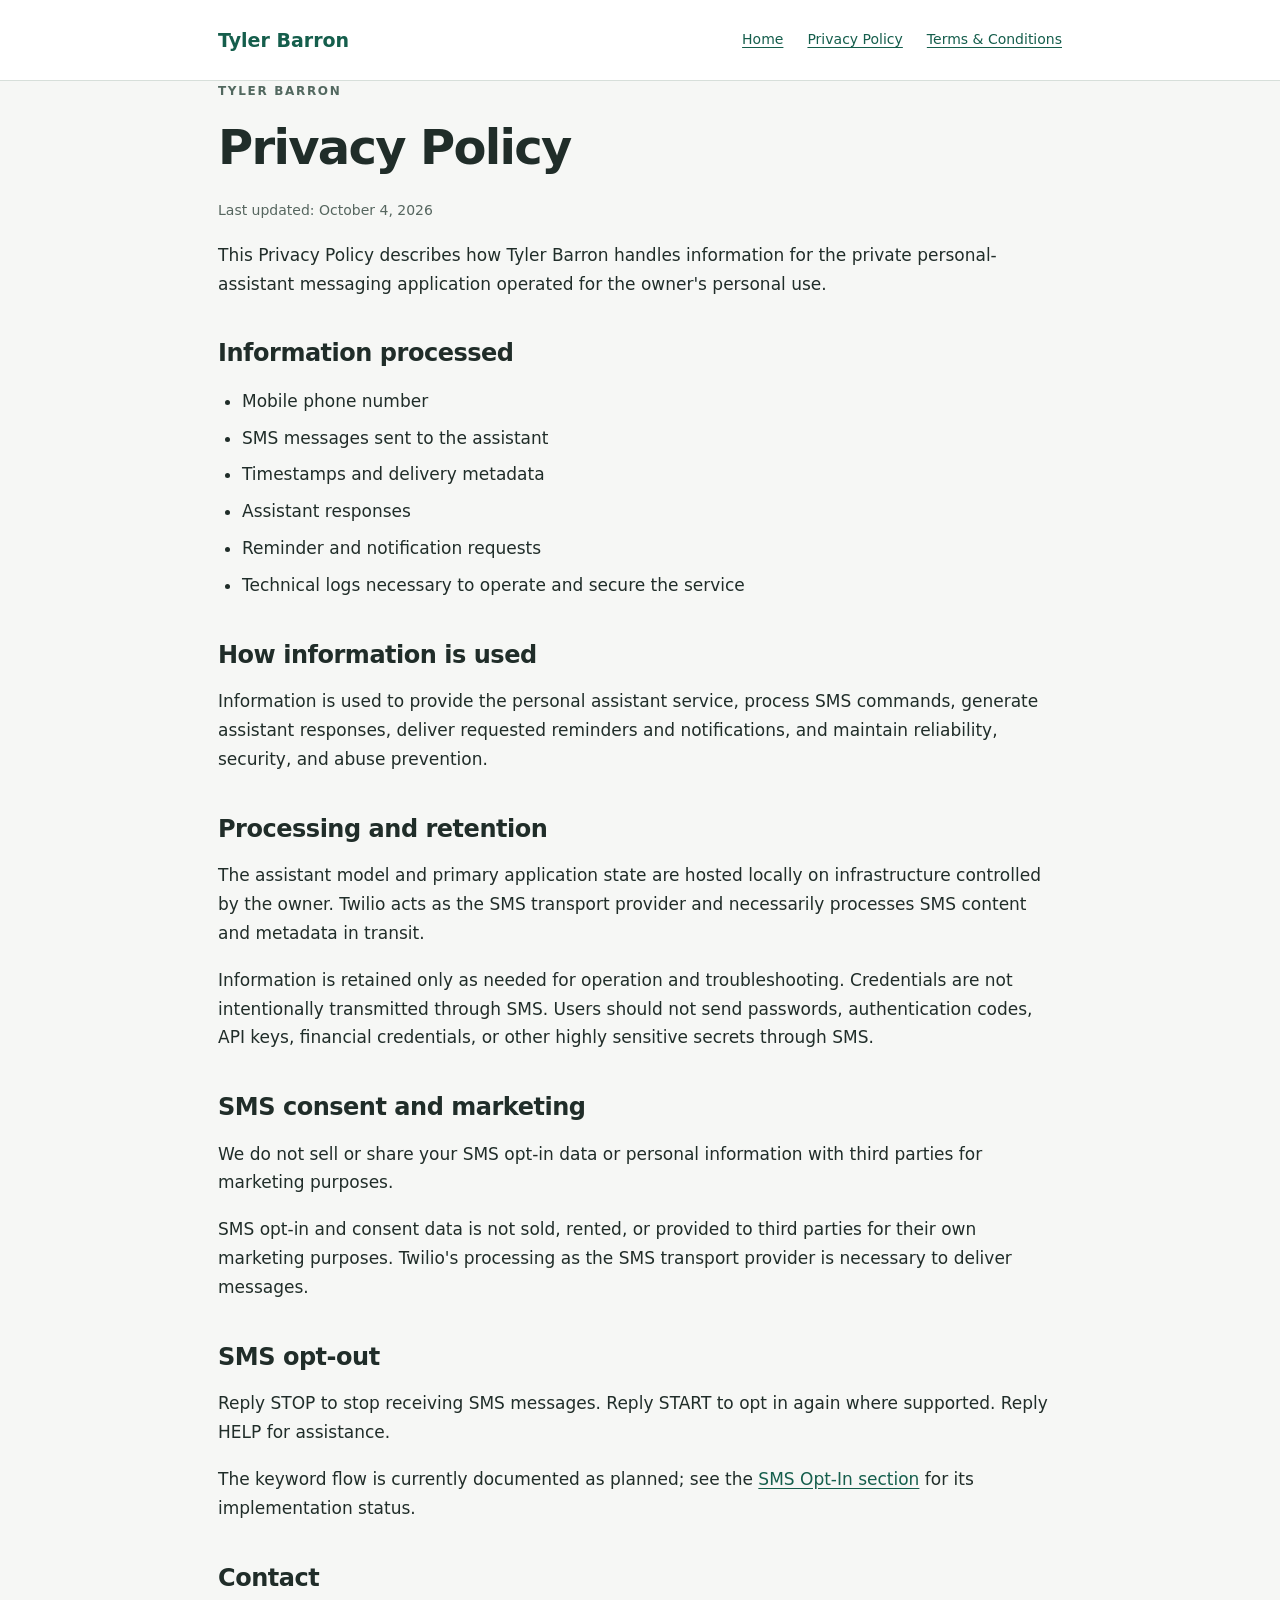
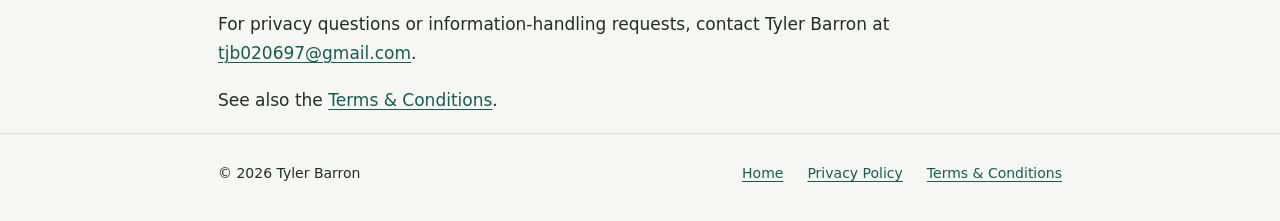
==== privacy/index.html @ 68b99710 "Publish static SMS compliance website" ====
<!doctype html>
<html lang="en"><head><meta charset="utf-8"><meta name="viewport" content="width=device-width, initial-scale=1"><meta name="description" content="Tyler Barron personal-assistant messaging service: SMS consent, privacy, and terms."><title>Privacy Policy</title><link rel="stylesheet" href="../styles.css"></head>
<body><a class="skip" href="#main">Skip to content</a><header><div class="wrap"><a class="brand" href="../">Tyler Barron</a><nav aria-label="Main navigation"><a href="../">Home</a><a href="../privacy/">Privacy Policy</a><a href="../terms/">Terms &amp; Conditions</a></nav></div></header><main id="main" class="wrap"><p class="eyebrow">Tyler Barron</p><h1>Privacy Policy</h1><p class="muted">Last updated: October 4, 2026</p><p>This Privacy Policy describes how Tyler Barron handles information for the private personal-assistant messaging application operated for the owner's personal use.</p><h2>Information processed</h2><ul><li>Mobile phone number</li><li>SMS messages sent to the assistant</li><li>Timestamps and delivery metadata</li><li>Assistant responses</li><li>Reminder and notification requests</li><li>Technical logs necessary to operate and secure the service</li></ul><h2>How information is used</h2><p>Information is used to provide the personal assistant service, process SMS commands, generate assistant responses, deliver requested reminders and notifications, and maintain reliability, security, and abuse prevention.</p><h2>Processing and retention</h2><p>The assistant model and primary application state are hosted locally on infrastructure controlled by the owner. Twilio acts as the SMS transport provider and necessarily processes SMS content and metadata in transit.</p><p>Information is retained only as needed for operation and troubleshooting. Credentials are not intentionally transmitted through SMS. Users should not send passwords, authentication codes, API keys, financial credentials, or other highly sensitive secrets through SMS.</p><h2>SMS consent and marketing</h2><p>We do not sell or share your SMS opt-in data or personal information with third parties for marketing purposes.</p><p>SMS opt-in and consent data is not sold, rented, or provided to third parties for their own marketing purposes. Twilio's processing as the SMS transport provider is necessary to deliver messages.</p><h2>SMS opt-out</h2><p>Reply STOP to stop receiving SMS messages. Reply START to opt in again where supported. Reply HELP for assistance.</p><p>The keyword flow is currently documented as planned; see the <a href="../#optin">SMS Opt-In section</a> for its implementation status.</p><h2>Contact</h2><p>For privacy questions or information-handling requests, contact Tyler Barron at <a href="mailto:tjb020697@gmail.com">tjb020697@gmail.com</a>.</p><p>See also the <a href="../terms/">Terms &amp; Conditions</a>.</p></main><footer><div class="wrap"><p>&copy; 2026 Tyler Barron</p><nav aria-label="Footer navigation"><a href="../">Home</a><a href="../privacy/">Privacy Policy</a><a href="../terms/">Terms &amp; Conditions</a></nav></div></footer></body></html>
---- styles.css ----
*{box-sizing:border-box}html{color-scheme:light}body{margin:0;background:#f6f7f5;color:#202d29;font:17px/1.7 system-ui,-apple-system,BlinkMacSystemFont,"Segoe UI",sans-serif}a{color:#155e4c;text-underline-offset:.2em}a:hover{color:#093c30}a:focus-visible{outline:3px solid #ba691d;outline-offset:5px}.wrap{max-width:900px;margin:auto;padding:0 28px}header{border-bottom:1px solid #d7dfda;background:#fff}header .wrap{display:flex;justify-content:space-between;align-items:center;gap:24px;padding-top:24px;padding-bottom:24px}.brand{font-size:19px;font-weight:700;text-decoration:none}nav{display:flex;gap:24px;flex-wrap:wrap;font-size:14px}main{padding-top:60px;padding-bottom:64px;min-height:65vh}.eyebrow{text-transform:uppercase;letter-spacing:.14em;font-size:12px;font-weight:700;color:#52685f}h1{font-size:clamp(32px,6vw,48px);line-height:1.15;letter-spacing:-.035em;margin:16px 0 24px}h2{font-size:24px;line-height:1.3;letter-spacing:-.02em;margin:40px 0 16px}h3{font-size:18px;margin:24px 0 10px}p{margin:0 0 18px}.intro{font-size:20px;max-width:700px}.muted{color:#56665f;font-size:14px}.panel{padding:28px;border:1px solid #d1dcd5;border-radius:12px;background:#fff;margin-top:28px}.panel h2{margin-top:0}.badge{display:inline-block;background:#edf1eb;color:#445b4b;padding:4px 10px;border-radius:4px;font-size:13px;font-weight:650}.message{border-left:3px solid #638b76;padding:12px 20px;margin:12px 0 24px;background:#f5f8f5;overflow-wrap:anywhere}.message p:last-child{margin-bottom:0}code{font-size:19px;font-weight:700}ul{padding-left:24px}li{margin-bottom:8px}.links{display:flex;gap:14px;flex-wrap:wrap;margin-top:28px}.links a{padding:10px 18px;border:1px solid #b9cbc0;border-radius:6px;background:#fff;font-weight:600}.skip{position:absolute;left:16px;top:-100px;background:white;padding:8px}.skip:focus{top:8px}footer{border-top:1px solid #d7dfda;padding:28px 0 36px;font-size:14px}footer .wrap{display:flex;justify-content:space-between;gap:20px;flex-wrap:wrap}footer p{margin:0}a{overflow-wrap:anywhere}@media(max-width:560px){.wrap{padding:0 20px}header .wrap{align-items:flex-start;flex-direction:column;gap:12px;padding-top:20px;padding-bottom:20px}nav{gap:16px}main{padding-top:36px;padding-bottom:44px}.panel{padding:20px}.intro{font-size:18px}footer .wrap{flex-direction:column}}
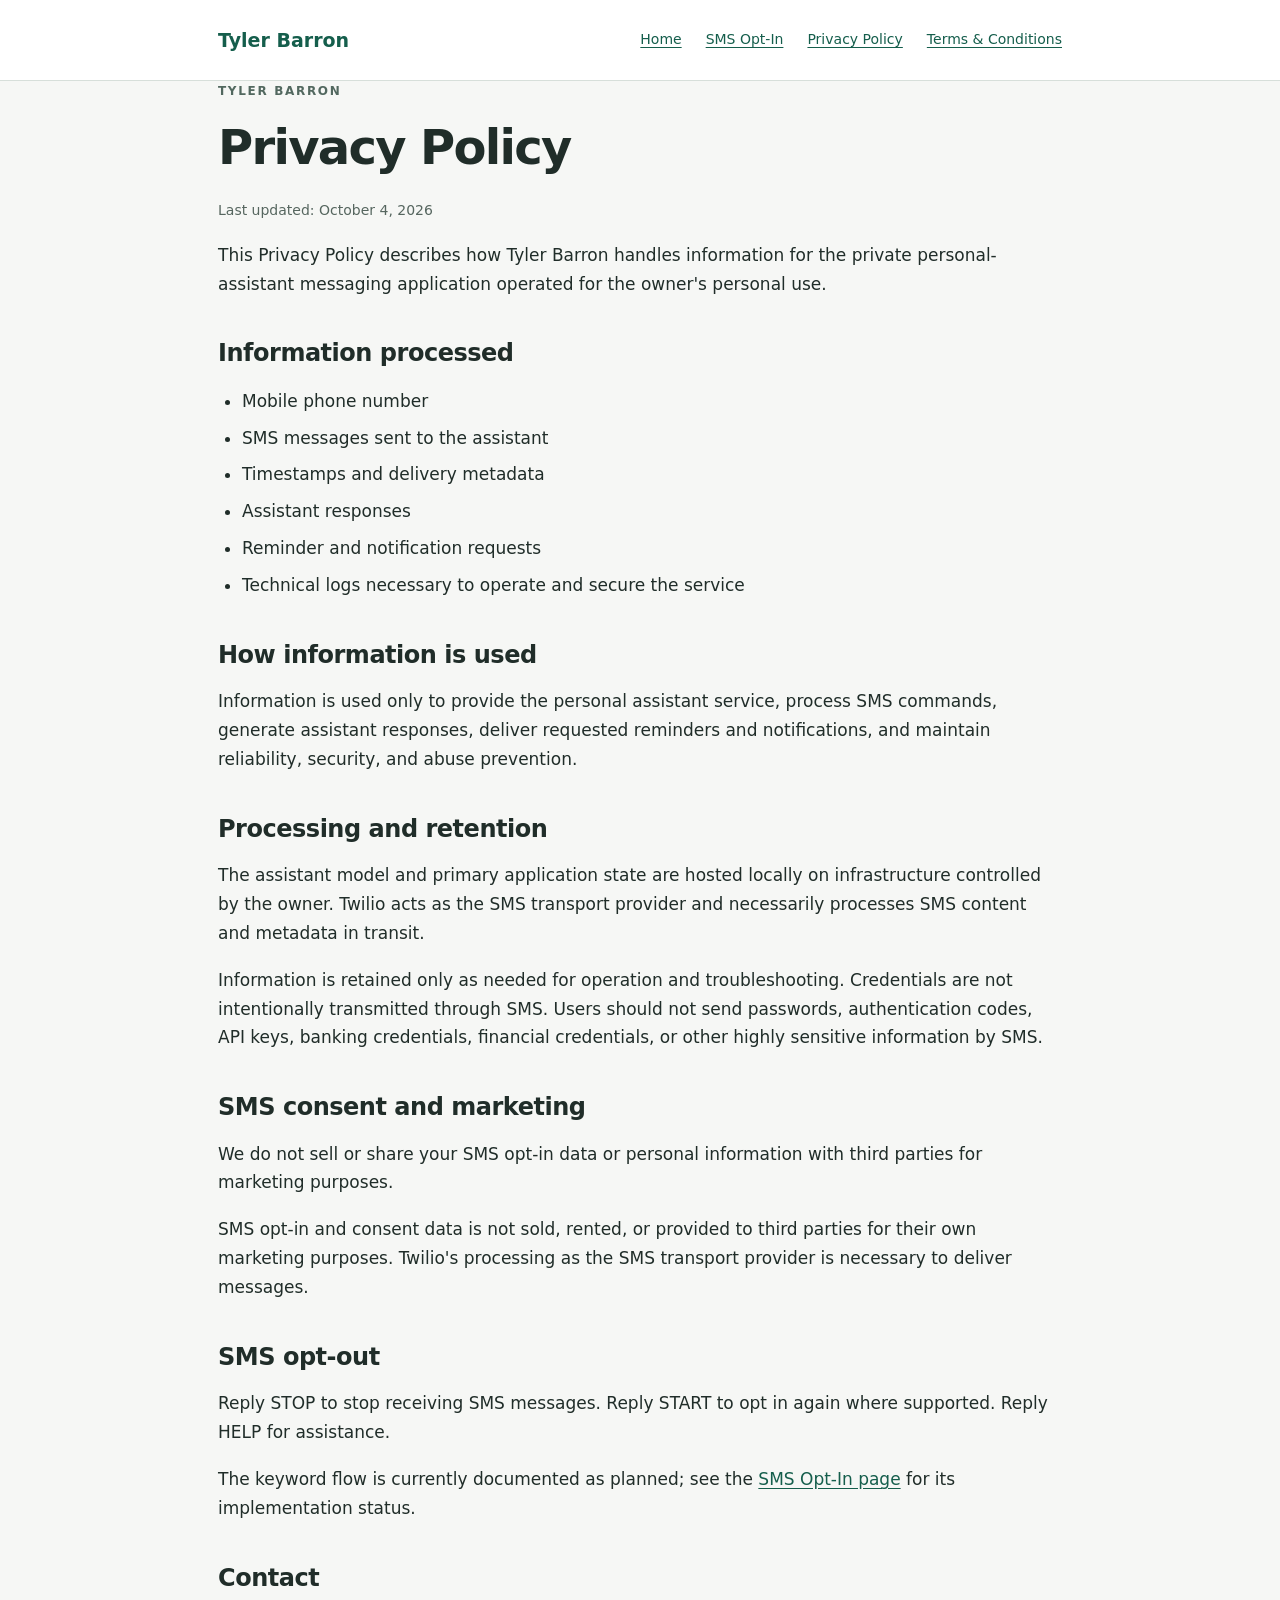
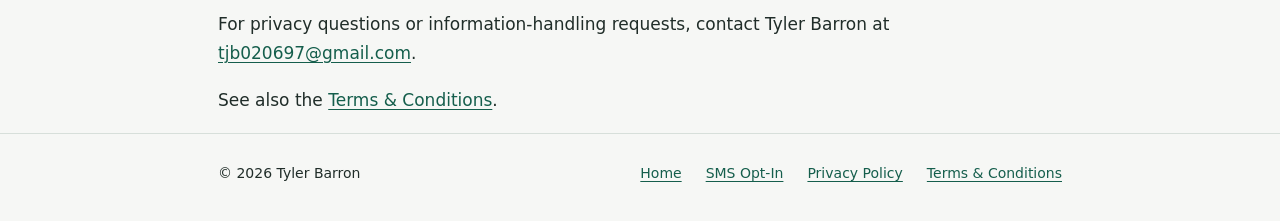
==== commit c4b28bfb: "Add dedicated planned SMS opt-in proof page" ====
--- a/privacy/index.html
+++ b/privacy/index.html
@@ -1,3 +1,3 @@
 <!doctype html>
 <html lang="en"><head><meta charset="utf-8"><meta name="viewport" content="width=device-width, initial-scale=1"><meta name="description" content="Tyler Barron personal-assistant messaging service: SMS consent, privacy, and terms."><title>Privacy Policy</title><link rel="stylesheet" href="../styles.css"></head>
-<body><a class="skip" href="#main">Skip to content</a><header><div class="wrap"><a class="brand" href="../">Tyler Barron</a><nav aria-label="Main navigation"><a href="../">Home</a><a href="../privacy/">Privacy Policy</a><a href="../terms/">Terms &amp; Conditions</a></nav></div></header><main id="main" class="wrap"><p class="eyebrow">Tyler Barron</p><h1>Privacy Policy</h1><p class="muted">Last updated: October 4, 2026</p><p>This Privacy Policy describes how Tyler Barron handles information for the private personal-assistant messaging application operated for the owner's personal use.</p><h2>Information processed</h2><ul><li>Mobile phone number</li><li>SMS messages sent to the assistant</li><li>Timestamps and delivery metadata</li><li>Assistant responses</li><li>Reminder and notification requests</li><li>Technical logs necessary to operate and secure the service</li></ul><h2>How information is used</h2><p>Information is used to provide the personal assistant service, process SMS commands, generate assistant responses, deliver requested reminders and notifications, and maintain reliability, security, and abuse prevention.</p><h2>Processing and retention</h2><p>The assistant model and primary application state are hosted locally on infrastructure controlled by the owner. Twilio acts as the SMS transport provider and necessarily processes SMS content and metadata in transit.</p><p>Information is retained only as needed for operation and troubleshooting. Credentials are not intentionally transmitted through SMS. Users should not send passwords, authentication codes, API keys, financial credentials, or other highly sensitive secrets through SMS.</p><h2>SMS consent and marketing</h2><p>We do not sell or share your SMS opt-in data or personal information with third parties for marketing purposes.</p><p>SMS opt-in and consent data is not sold, rented, or provided to third parties for their own marketing purposes. Twilio's processing as the SMS transport provider is necessary to deliver messages.</p><h2>SMS opt-out</h2><p>Reply STOP to stop receiving SMS messages. Reply START to opt in again where supported. Reply HELP for assistance.</p><p>The keyword flow is currently documented as planned; see the <a href="../#optin">SMS Opt-In section</a> for its implementation status.</p><h2>Contact</h2><p>For privacy questions or information-handling requests, contact Tyler Barron at <a href="mailto:tjb020697@gmail.com">tjb020697@gmail.com</a>.</p><p>See also the <a href="../terms/">Terms &amp; Conditions</a>.</p></main><footer><div class="wrap"><p>&copy; 2026 Tyler Barron</p><nav aria-label="Footer navigation"><a href="../">Home</a><a href="../privacy/">Privacy Policy</a><a href="../terms/">Terms &amp; Conditions</a></nav></div></footer></body></html>
+<body><a class="skip" href="#main">Skip to content</a><header><div class="wrap"><a class="brand" href="../">Tyler Barron</a><nav aria-label="Main navigation"><a href="../">Home</a><a href="../sms-opt-in/">SMS Opt-In</a><a href="../privacy/">Privacy Policy</a><a href="../terms/">Terms &amp; Conditions</a></nav></div></header><main id="main" class="wrap"><p class="eyebrow">Tyler Barron</p><h1>Privacy Policy</h1><p class="muted">Last updated: October 4, 2026</p><p>This Privacy Policy describes how Tyler Barron handles information for the private personal-assistant messaging application operated for the owner's personal use.</p><h2>Information processed</h2><ul><li>Mobile phone number</li><li>SMS messages sent to the assistant</li><li>Timestamps and delivery metadata</li><li>Assistant responses</li><li>Reminder and notification requests</li><li>Technical logs necessary to operate and secure the service</li></ul><h2>How information is used</h2><p>Information is used only to provide the personal assistant service, process SMS commands, generate assistant responses, deliver requested reminders and notifications, and maintain reliability, security, and abuse prevention.</p><h2>Processing and retention</h2><p>The assistant model and primary application state are hosted locally on infrastructure controlled by the owner. Twilio acts as the SMS transport provider and necessarily processes SMS content and metadata in transit.</p><p>Information is retained only as needed for operation and troubleshooting. Credentials are not intentionally transmitted through SMS. Users should not send passwords, authentication codes, API keys, banking credentials, financial credentials, or other highly sensitive information by SMS.</p><h2>SMS consent and marketing</h2><p>We do not sell or share your SMS opt-in data or personal information with third parties for marketing purposes.</p><p>SMS opt-in and consent data is not sold, rented, or provided to third parties for their own marketing purposes. Twilio's processing as the SMS transport provider is necessary to deliver messages.</p><h2>SMS opt-out</h2><p>Reply STOP to stop receiving SMS messages. Reply START to opt in again where supported. Reply HELP for assistance.</p><p>The keyword flow is currently documented as planned; see the <a href="../sms-opt-in/">SMS Opt-In page</a> for its implementation status.</p><h2>Contact</h2><p>For privacy questions or information-handling requests, contact Tyler Barron at <a href="mailto:tjb020697@gmail.com">tjb020697@gmail.com</a>.</p><p>See also the <a href="../terms/">Terms &amp; Conditions</a>.</p></main><footer><div class="wrap"><p>&copy; 2026 Tyler Barron</p><nav aria-label="Footer navigation"><a href="../">Home</a><a href="../sms-opt-in/">SMS Opt-In</a><a href="../privacy/">Privacy Policy</a><a href="../terms/">Terms &amp; Conditions</a></nav></div></footer></body></html>
